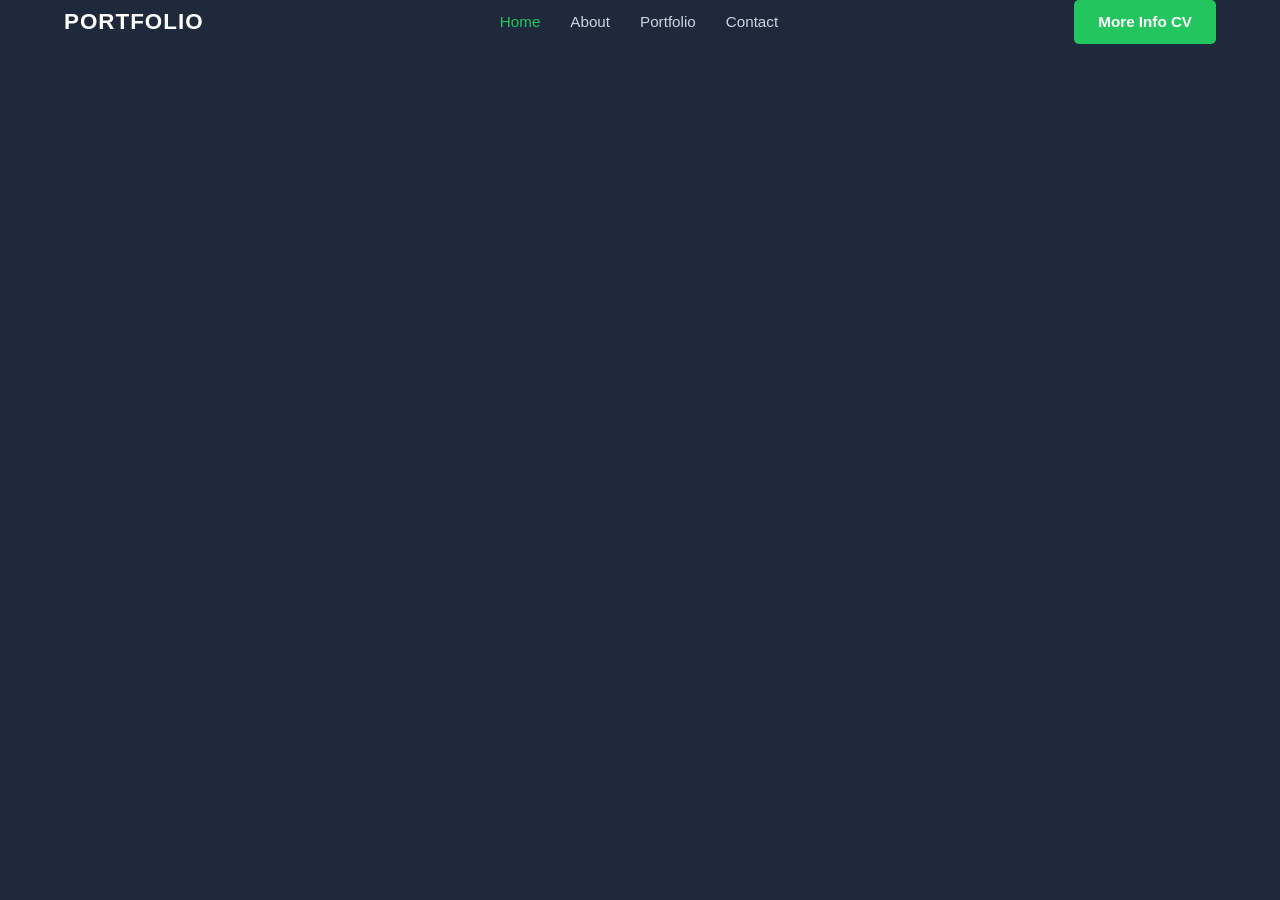
==== index.html @ f8dfd292 "testBentar" ====
<!DOCTYPE html>
<html>

<head>
    <!-- Kalau mau tambagin style masukin ke style.css aja -->
    <link rel="stylesheet" href="style.css">
</head>

<body>
    <!-- Awall Header Banner Dan Navbar  -->

    <div class="container nav-wrapper">
        <!-- Brand Logo / Nama -->
        <a href="#" class="brand-logo">
            <span class="logo-text">PORTFOLIO</span>
        </a>

        <!-- Menu Navigasi -->
        <nav class="navbar">
            <ul class="nav-menu">
                <li class="nav-item"><a href="#" class="nav-link active">Home</a></li>
                <li class="nav-item"><a href="#" class="nav-link">About</a></li>
                <li class="nav-item"><a href="#" class="nav-link">Portfolio</a></li>
                <li class="nav-item"><a href="#" class="nav-link">Contact</a></li>
            </ul>
        </nav>

        <!-- Tombol CTA Nav -->
        <div class="nav-action">
            <a href="#" class="btn btn-primary">More Info CV</a>
        </div>
    </div>

    <section class="banner">

    </section>

    <!-- Akhir Header Banner Dan Navbar  -->

    <!-- Awal Bagian later belakang bahlel -->
    <section class="latarBelakang">

    </section>
    <!-- akhir Bagian later belakang bahlel -->

    <!-- Awal Track record / prestasi  -->
    <section class="prestasi">

    </section>
    <!-- awal Footer  -->

    <footer>


    </footer>
    <!-- akhir Footer  -->


</body>

</html>
---- style.css ----
/* 
.class (kalau berdasarkan nama class nya )
#id (kalau berdasarkan id nya )
h1 ( kalau berdasarkan tag htmlnya)
*//* ==================== RESET & BASE STYLES ==================== */
* {
    margin: 0;
    padding: 0;
    box-sizing: border-box;
}

body {
    font-family: 'Segoe UI', Tahoma, Geneva, Verdana, sans-serif;
    color: #333; 
    line-height: 1.6;
    background-color:#1e293b
}

.container {
    width: 90%;
    max-width: 1200px;
    margin: 0 auto;
}

a {
    text-decoration: none;
}

ul {
    list-style: none;
}

/* ==================== BUTTONS ==================== */
.btn {
    display: inline-block;
    padding: 10px 24px;
    font-size: 0.95rem;
    font-weight: 600;
    border-radius: 5px;
    cursor: pointer;
    border: none;
    transition: background-color 0.3s ease;
}

.btn-primary {
    background-color: #22c55e; /* Warna hijau aksen */
    color: #ffffff;
}

.btn-primary:hover {
    background-color: #16a34a;
}

.btn-search {
    background-color: #22c55e;
    color: #ffffff;
    padding: 12px 30px;
}

.btn-search:hover {
    background-color: #16a34a;
}

/* ==================== HEADER & NAVBAR ==================== */
.main-header {
    background-color: #0f172a; /* Dark background */
    padding: 18px 0;
    position: sticky;
    top: 0;
    z-index: 1000;
    box-shadow: 0 2px 10px rgba(0, 0, 0, 0.3);
}

.nav-wrapper {
    display: flex;
    justify-content: space-between;
    align-items: center;
}

.brand-logo .logo-text {
    color: #ffffff;
    font-size: 1.4rem;
    font-weight: 800;
    letter-spacing: 1px;
}

.nav-menu {
    display: flex;
    gap: 30px;
}

.nav-link {
    color: #cbd5e1;
    font-size: 0.95rem;
    font-weight: 500;
    transition: color 0.3s ease;
}

.nav-link:hover,
.nav-link.active {
    color: #22c55e;
}

/* ==================== HERO / BANNER SECTION ==================== */
.hero-section {
    position: relative;
    /* Link gambar dikosongkan terlebih dahulu */
    background-image: url(''); 
    background-color: #1e293b; /* Fallback warna jika gambar kosong */
    background-size: cover;
    background-position: center;
    background-repeat: no-repeat;
    padding: 120px 0 100px;
    text-align: center;
    color: #ffffff;
}

/* Layer gelap transparan agar teks tetap terbaca di atas gambar */
.hero-overlay {
    position: absolute;
    top: 0;
    left: 0;
    width: 100%;
    height: 100%;
    background: rgba(15, 23, 42, 0.75); 
    z-index: 1;
}

.hero-content {
    position: relative;
    z-index: 2;
}

.hero-title {
    font-size: 2.8rem;
    font-weight: 700;
    margin-bottom: 15px;
    line-height: 1.2;
}

.hero-subtitle {
    font-size: 1.15rem;
    color: #94a3b8;
    margin-bottom: 40px;
}

/* Filter Card / Bar */
.hero-filter-card {
    background: #ffffff;
    padding: 15px 20px;
    border-radius: 8px;
    display: flex;
    gap: 15px;
    max-width: 800px;
    margin: 0 auto;
    box-shadow: 0 10px 25px rgba(0, 0, 0, 0.2);
}

.filter-group {
    flex: 1;
}

.filter-input,
.filter-select {
    width: 100%;
    padding: 12px 15px;
    border: 1px solid #cbd5e1;
    border-radius: 5px;
    font-size: 0.9rem;
    outline: none;
    color: #333;
}

.filter-input:focus,
.filter-select:focus {
    border-color: #22c55e;
}
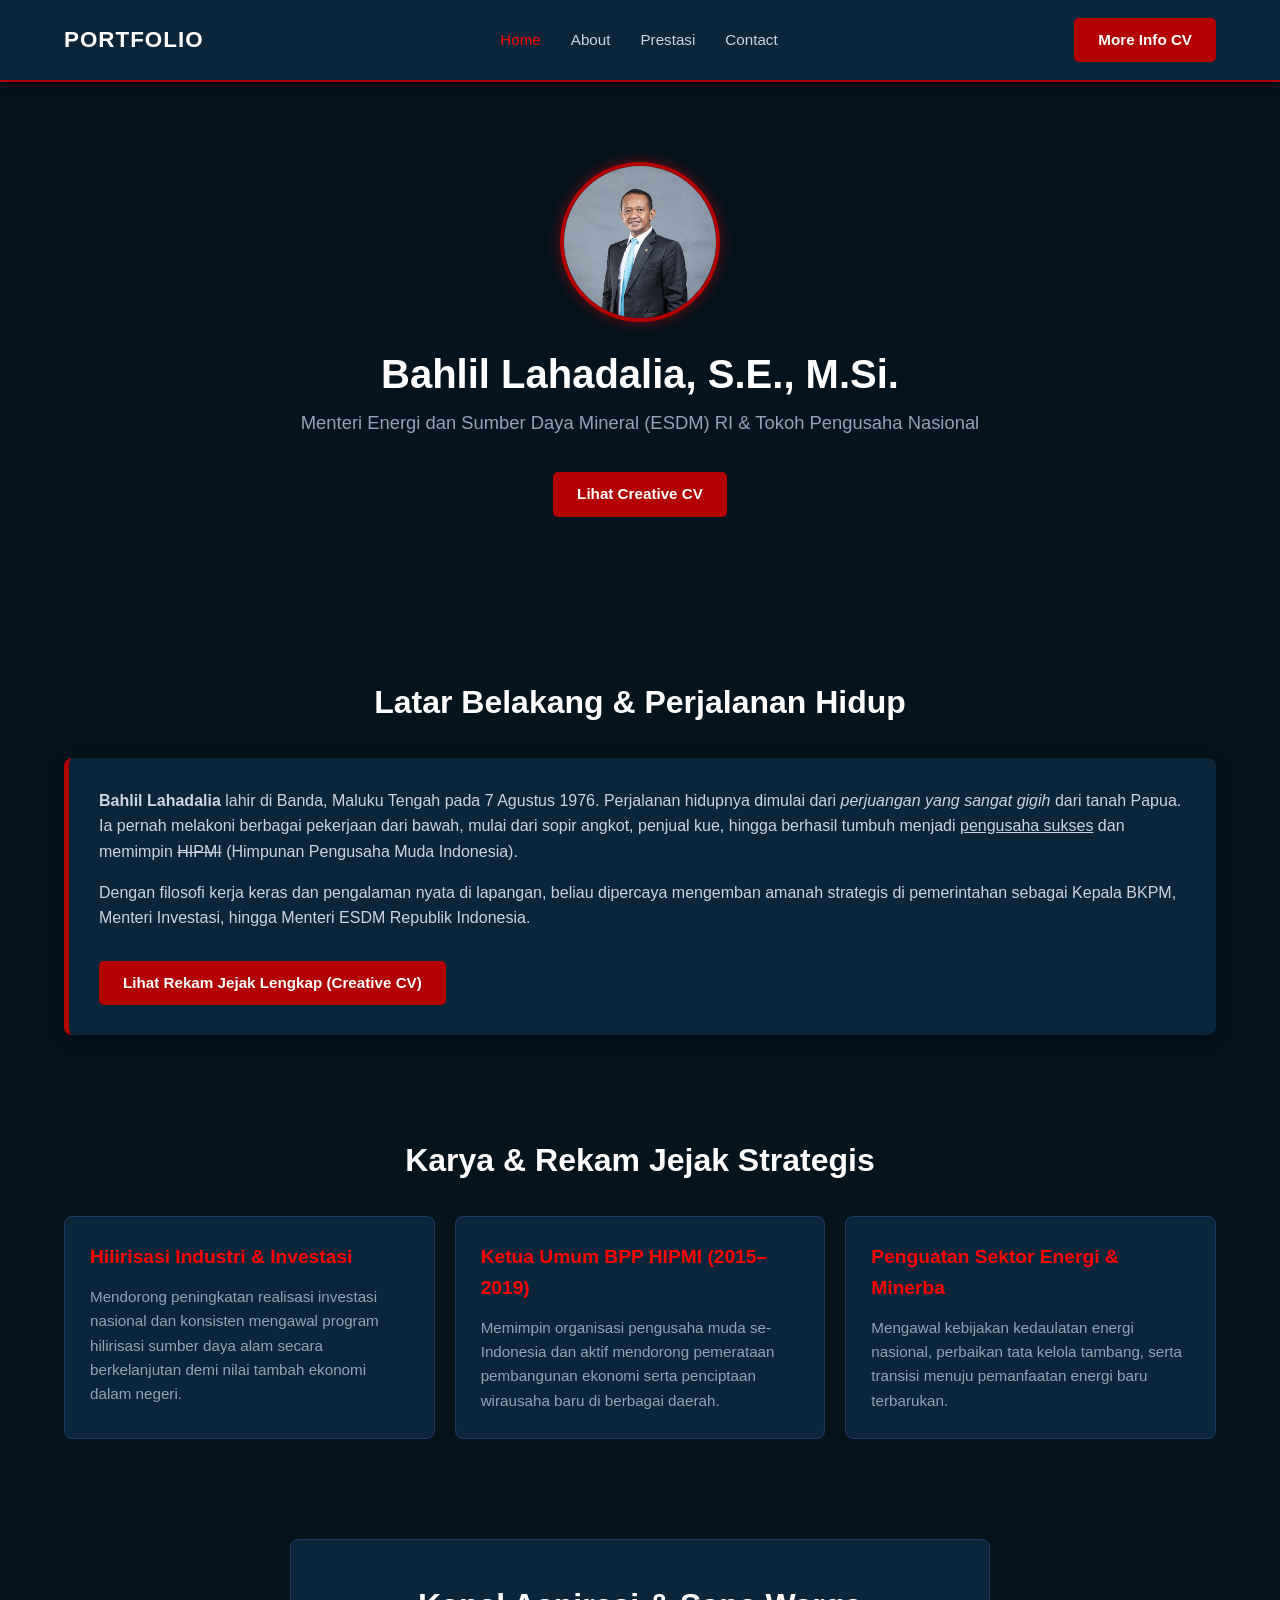
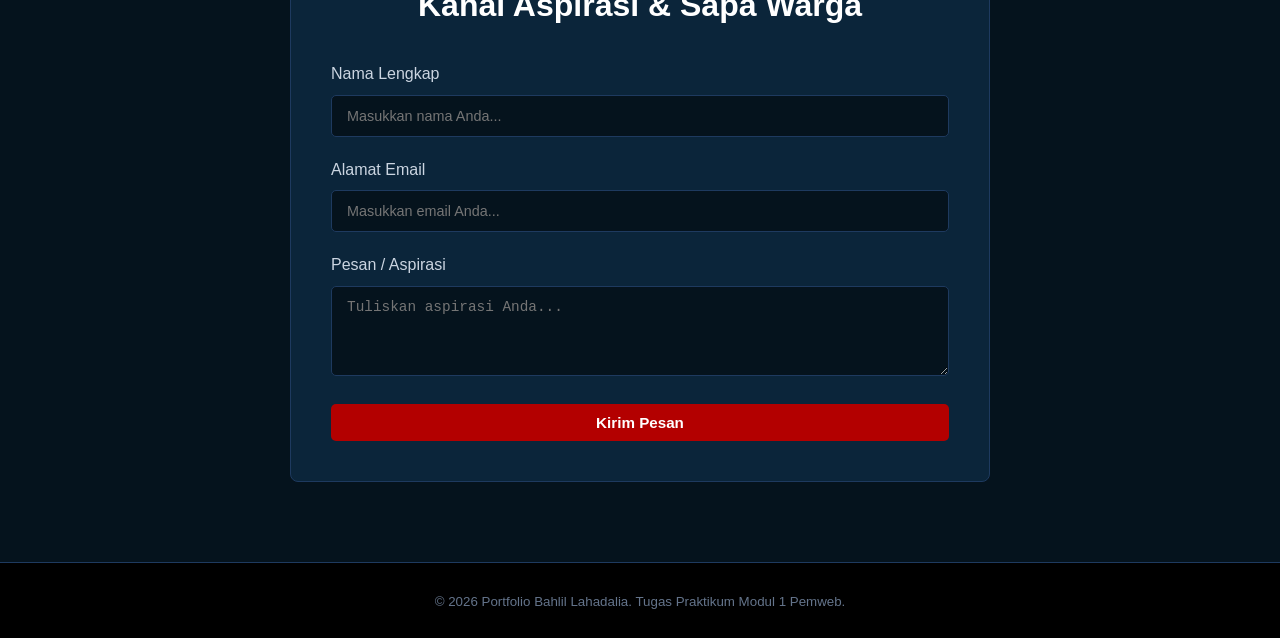
==== commit 7923fe7e: "index.html selesai, sisa cv.html" ====
--- a/index.html
+++ b/index.html
@@ -1,61 +1,126 @@
 <!DOCTYPE html>
-<html>
+<html lang="id">
 
 <head>
-    <!-- Kalau mau tambagin style masukin ke style.css aja -->
+    <meta charset="UTF-8">
+    <meta name="viewport" content="width=device-width, initial-scale=1.0">
+    <title>Portfolio & Landing Page - Bahlil Lahadalia</title>
+    <!-- CSS External File -->
     <link rel="stylesheet" href="style.css">
 </head>
 
 <body>
-    <!-- Awall Header Banner Dan Navbar  -->
+    <!-- Header & Navbar -->
+    <header class="main-header">
+        <div class="container nav-wrapper">
+            <!-- Brand Logo -->
+            <a href="#" class="brand-logo">
+                <span class="logo-text">PORTFOLIO</span>
+            </a>
 
-    <div class="container nav-wrapper">
-        <!-- Brand Logo / Nama -->
-        <a href="#" class="brand-logo">
-            <span class="logo-text">PORTFOLIO</span>
-        </a>
+            <!-- Menu Navigasi -->
+            <nav class="navbar">
+                <ul class="nav-menu">
+                    <li class="nav-item"><a href="#hero" class="nav-link active">Home</a></li>
+                    <li class="nav-item"><a href="#about" class="nav-link">About</a></li>
+                    <li class="nav-item"><a href="#portfolio" class="nav-link">Prestasi</a></li>
+                    <li class="nav-item"><a href="#contact" class="nav-link">Contact</a></li>
+                </ul>
+            </nav>
 
-        <!-- Menu Navigasi -->
-        <nav class="navbar">
-            <ul class="nav-menu">
-                <li class="nav-item"><a href="#" class="nav-link active">Home</a></li>
-                <li class="nav-item"><a href="#" class="nav-link">About</a></li>
-                <li class="nav-item"><a href="#" class="nav-link">Portfolio</a></li>
-                <li class="nav-item"><a href="#" class="nav-link">Contact</a></li>
-            </ul>
-        </nav>
+            <!-- Tombol CTA Nav ke Halaman CV -->
+            <div class="nav-action">
+                <a href="cv.html" class="btn btn-primary">More Info CV</a>
+            </div>
+        </div>
+    </header>
 
-        <!-- Tombol CTA Nav -->
-        <div class="nav-action">
-            <a href="#" class="btn btn-primary">More Info CV</a>
+    <!-- Hero / Banner Section -->
+    <section id="hero" class="hero-section">
+        <div class="hero-overlay"></div>
+        <div class="container hero-content">
+            <div class="avatar-box">
+                <img src="assets/profile.jpg" alt="Foto Profil" class="hero-avatar">
+            </div>
+            <h1 class="hero-title">Bahlil Lahadalia, S.E., M.Si.</h1>
+            <p class="hero-subtitle">Menteri Energi dan Sumber Daya Mineral (ESDM) RI & Tokoh Pengusaha Nasional</p>
+            <div class="hero-action">
+                <a href="cv.html" class="btn btn-primary">Lihat Creative CV</a>
+            </div>
         </div>
-    </div>
-
-    <section class="banner">
-
     </section>
 
-    <!-- Akhir Header Banner Dan Navbar  -->
+    <!-- About / Latar Belakang Section -->
+    <section id="about" class="about-section container">
+        <h2 class="section-title">Latar Belakang & Perjalanan Hidup</h2>
+        <div class="about-card">
+            <div class="about-text">
+                <p>
+                    <b>Bahlil Lahadalia</b> lahir di Banda, Maluku Tengah pada 7 Agustus 1976. Perjalanan hidupnya dimulai dari <i>perjuangan yang sangat gigih</i> dari tanah Papua. Ia pernah melakoni berbagai pekerjaan dari bawah, mulai dari sopir angkot, penjual kue, hingga berhasil tumbuh menjadi <u>pengusaha sukses</u> dan memimpin <s>HIPMI</s> (Himpunan Pengusaha Muda Indonesia).
+                </p>
+                <p>
+                    Dengan filosofi kerja keras dan pengalaman nyata di lapangan, beliau dipercaya mengemban amanah strategis di pemerintahan sebagai Kepala BKPM, Menteri Investasi, hingga Menteri ESDM Republik Indonesia.
+                </p>
+                <a href="cv.html" class="btn btn-primary btn-cv-link">Lihat Rekam Jejak Lengkap (Creative CV)</a>
+            </div>
+        </div>
+    </section>
 
-    <!-- Awal Bagian later belakang bahlel -->
-    <section class="latarBelakang">
+    <!-- Portfolio / Prestasi Section -->
+    <section id="portfolio" class="portfolio-section container">
+        <h2 class="section-title">Karya & Rekam Jejak Strategis</h2>
+        <div class="grid-cards">
+            <div class="card-item">
+                <div class="card-body">
+                    <h3>Hilirisasi Industri & Investasi</h3>
+                    <p>Mendorong peningkatan realisasi investasi nasional dan konsisten mengawal program hilirisasi sumber daya alam secara berkelanjutan demi nilai tambah ekonomi dalam negeri.</p>
+                </div>
+            </div>
 
+            <div class="card-item">
+                <div class="card-body">
+                    <h3>Ketua Umum BPP HIPMI (2015–2019)</h3>
+                    <p>Memimpin organisasi pengusaha muda se-Indonesia dan aktif mendorong pemerataan pembangunan ekonomi serta penciptaan wirausaha baru di berbagai daerah.</p>
+                </div>
+            </div>
+
+            <div class="card-item">
+                <div class="card-body">
+                    <h3>Penguatan Sektor Energi & Minerba</h3>
+                    <p>Mengawal kebijakan kedaulatan energi nasional, perbaikan tata kelola tambang, serta transisi menuju pemanfaatan energi baru terbarukan.</p>
+                </div>
+            </div>
+        </div>
     </section>
-    <!-- akhir Bagian later belakang bahlel -->
 
-    <!-- Awal Track record / prestasi  -->
-    <section class="prestasi">
+    <!-- Form Contact / Aspirasi Section -->
+    <section id="contact" class="contact-section container">
+        <div class="form-card">
+            <h2 class="section-title">Kanal Aspirasi & Sapa Warga</h2>
+            <form action="#" method="POST">
+                <div class="form-group">
+                    <label for="nama">Nama Lengkap</label>
+                    <input type="text" id="nama" class="form-input" placeholder="Masukkan nama Anda..." required>
+                </div>
+                <div class="form-group">
+                    <label for="email">Alamat Email</label>
+                    <input type="email" id="email" class="form-input" placeholder="Masukkan email Anda..." required>
+                </div>
+                <div class="form-group">
+                    <label for="pesan">Pesan / Aspirasi</label>
+                    <textarea id="pesan" class="form-input" rows="4" placeholder="Tuliskan aspirasi Anda..." required></textarea>
+                </div>
+                <button type="submit" class="btn btn-primary btn-submit">Kirim Pesan</button>
+            </form>
+        </div>
+    </section>
 
-    </section>
-    <!-- awal Footer  -->
-
+    <!-- Footer -->
     <footer>
-
-
+        <div class="container footer-content">
+            <p><small>&copy; 2026 Portfolio Bahlil Lahadalia. Tugas Praktikum Modul 1 Pemweb.</small></p>
+        </div>
     </footer>
-    <!-- akhir Footer  -->
-
-
 </body>
 
 </html>
--- a/style.css
+++ b/style.css
@@ -1,8 +1,4 @@
-/* 
-.class (kalau berdasarkan nama class nya )
-#id (kalau berdasarkan id nya )
-h1 ( kalau berdasarkan tag htmlnya)
-*//* ==================== RESET & BASE STYLES ==================== */
+/* ==================== RESET & BASE STYLES ==================== */
 * {
     margin: 0;
     padding: 0;
@@ -11,9 +7,9 @@
 
 body {
     font-family: 'Segoe UI', Tahoma, Geneva, Verdana, sans-serif;
-    color: #333; 
+    color: #f1f5f9; 
     line-height: 1.6;
-    background-color:#1e293b
+    background-color: #05131d; /* Midnight Dark */
 }
 
 .container {
@@ -30,7 +26,14 @@
     list-style: none;
 }
 
-/* ==================== BUTTONS ==================== */
+.section-title {
+    text-align: center;
+    font-size: 2rem;
+    color: #ffffff;
+    margin-bottom: 30px;
+}
+
+/* ==================== BUTTONS & PSEUDO-CLASS ==================== */
 .btn {
     display: inline-block;
     padding: 10px 24px;
@@ -39,36 +42,32 @@
     border-radius: 5px;
     cursor: pointer;
     border: none;
-    transition: background-color 0.3s ease;
+    transition: background-color 0.3s ease, transform 0.2s ease;
 }
 
 .btn-primary {
-    background-color: #22c55e; /* Warna hijau aksen */
+    background-color: #b30000; /* Merah Gelap */
     color: #ffffff;
 }
 
 .btn-primary:hover {
-    background-color: #16a34a;
-}
-
-.btn-search {
-    background-color: #22c55e;
-    color: #ffffff;
-    padding: 12px 30px;
-}
-
-.btn-search:hover {
-    background-color: #16a34a;
-}
-
-/* ==================== HEADER & NAVBAR ==================== */
+    background-color: #ff0000; /* Merah Terang */
+    transform: translateY(-2px);
+}
+
+.btn-submit {
+    width: 100%;
+}
+
+/* ==================== HEADER & NAVBAR (POSITION & FLEX) ==================== */
 .main-header {
-    background-color: #0f172a; /* Dark background */
+    background-color: #0b253a; /* Dark Navy */
     padding: 18px 0;
     position: sticky;
     top: 0;
     z-index: 1000;
-    box-shadow: 0 2px 10px rgba(0, 0, 0, 0.3);
+    box-shadow: 0 2px 10px rgba(0, 0, 0, 0.5);
+    border-bottom: 2px solid #b30000;
 }
 
 .nav-wrapper {
@@ -98,80 +97,193 @@
 
 .nav-link:hover,
 .nav-link.active {
-    color: #22c55e;
-}
-
-/* ==================== HERO / BANNER SECTION ==================== */
+    color: #ff0000;
+}
+
+/* ==================== HERO / BANNER SECTION (FLEX) ==================== */
 .hero-section {
     position: relative;
-    /* Link gambar dikosongkan terlebih dahulu */
-    background-image: url(''); 
-    background-color: #1e293b; /* Fallback warna jika gambar kosong */
-    background-size: cover;
-    background-position: center;
-    background-repeat: no-repeat;
-    padding: 120px 0 100px;
+    background-color: #05131d; 
+    padding: 80px 0 100px;
     text-align: center;
     color: #ffffff;
 }
 
-/* Layer gelap transparan agar teks tetap terbaca di atas gambar */
 .hero-overlay {
     position: absolute;
     top: 0;
     left: 0;
     width: 100%;
     height: 100%;
-    background: rgba(15, 23, 42, 0.75); 
+    background: rgba(5, 19, 29, 0.7); 
     z-index: 1;
 }
 
 .hero-content {
     position: relative;
     z-index: 2;
+    display: flex;
+    flex-direction: column;
+    align-items: center;
+}
+
+.avatar-box {
+    margin-bottom: 20px;
+}
+
+.hero-avatar {
+    width: 160px;
+    height: 160px;
+    border-radius: 50%;
+    object-fit: cover;
+    object-position: top center;
+    border: 4px solid #b30000;
+    box-shadow: 0 0 15px rgba(255, 0, 0, 0.4);
 }
 
 .hero-title {
-    font-size: 2.8rem;
+    font-size: 2.5rem;
     font-weight: 700;
-    margin-bottom: 15px;
+    margin-bottom: 10px;
     line-height: 1.2;
 }
 
 .hero-subtitle {
     font-size: 1.15rem;
     color: #94a3b8;
-    margin-bottom: 40px;
-}
-
-/* Filter Card / Bar */
-.hero-filter-card {
-    background: #ffffff;
-    padding: 15px 20px;
+    margin-bottom: 25px;
+}
+
+.hero-action {
+    margin-top: 10px;
+}
+
+/* ==================== ABOUT SECTION ==================== */
+.about-section {
+    padding: 60px 0;
+}
+
+.about-card {
+    background-color: #0b253a;
+    padding: 30px;
     border-radius: 8px;
-    display: flex;
-    gap: 15px;
-    max-width: 800px;
+    box-shadow: 0 4px 15px rgba(0, 0, 0, 0.3);
+    border-left: 5px solid #b30000;
+}
+
+.about-text p {
+    margin-bottom: 15px;
+    color: #cbd5e1;
+    font-size: 1rem;
+}
+
+.btn-cv-link {
+    margin-top: 15px;
+}
+
+/* ==================== PORTFOLIO SECTION (GRID) ==================== */
+.portfolio-section {
+    padding: 40px 0 60px;
+}
+
+.grid-cards {
+    display: grid;
+    grid-template-columns: repeat(3, 1fr);
+    gap: 20px;
+}
+
+.card-item {
+    background-color: #0b253a;
+    border-radius: 8px;
+    padding: 25px;
+    border: 1px solid #1e3a5f;
+    transition: transform 0.3s ease, border-color 0.3s ease;
+}
+
+.card-item:hover {
+    transform: translateY(-5px);
+    border-color: #ff0000;
+}
+
+.card-item h3 {
+    color: #ff0000;
+    font-size: 1.2rem;
+    margin-bottom: 12px;
+}
+
+.card-item p {
+    color: #94a3b8;
+    font-size: 0.95rem;
+}
+
+/* ==================== CONTACT / FORM SECTION ==================== */
+.contact-section {
+    padding: 40px 0 80px;
+}
+
+.form-card {
+    background-color: #0b253a;
+    padding: 40px;
+    border-radius: 8px;
+    max-width: 700px;
     margin: 0 auto;
-    box-shadow: 0 10px 25px rgba(0, 0, 0, 0.2);
-}
-
-.filter-group {
-    flex: 1;
-}
-
-.filter-input,
-.filter-select {
+    border: 1px solid #1e3a5f;
+}
+
+.form-group {
+    margin-bottom: 20px;
+}
+
+.form-group label {
+    display: block;
+    margin-bottom: 8px;
+    color: #cbd5e1;
+    font-weight: 500;
+}
+
+.form-input {
     width: 100%;
     padding: 12px 15px;
-    border: 1px solid #cbd5e1;
+    border: 1px solid #1e3a5f;
     border-radius: 5px;
     font-size: 0.9rem;
     outline: none;
-    color: #333;
-}
-
-.filter-input:focus,
-.filter-select:focus {
-    border-color: #22c55e;
+    background-color: #05131d;
+    color: #ffffff;
+    transition: border-color 0.3s ease;
+}
+
+.form-input:focus {
+    border-color: #ff0000;
+}
+
+/* ==================== FOOTER ==================== */
+footer {
+    background-color: #000000;
+    padding: 25px 0;
+    text-align: center;
+    color: #64748b;
+    border-top: 1px solid #1e3a5f;
+}
+
+/* ==================== RESPONSIVE DESIGN ==================== */
+@media (max-width: 900px) {
+    .grid-cards {
+        grid-template-columns: repeat(2, 1fr);
+    }
+}
+
+@media (max-width: 650px) {
+    .nav-wrapper {
+        flex-direction: column;
+        gap: 15px;
+    }
+
+    .grid-cards {
+        grid-template-columns: 1fr;
+    }
+
+    .hero-title {
+        font-size: 1.8rem;
+    }
 }
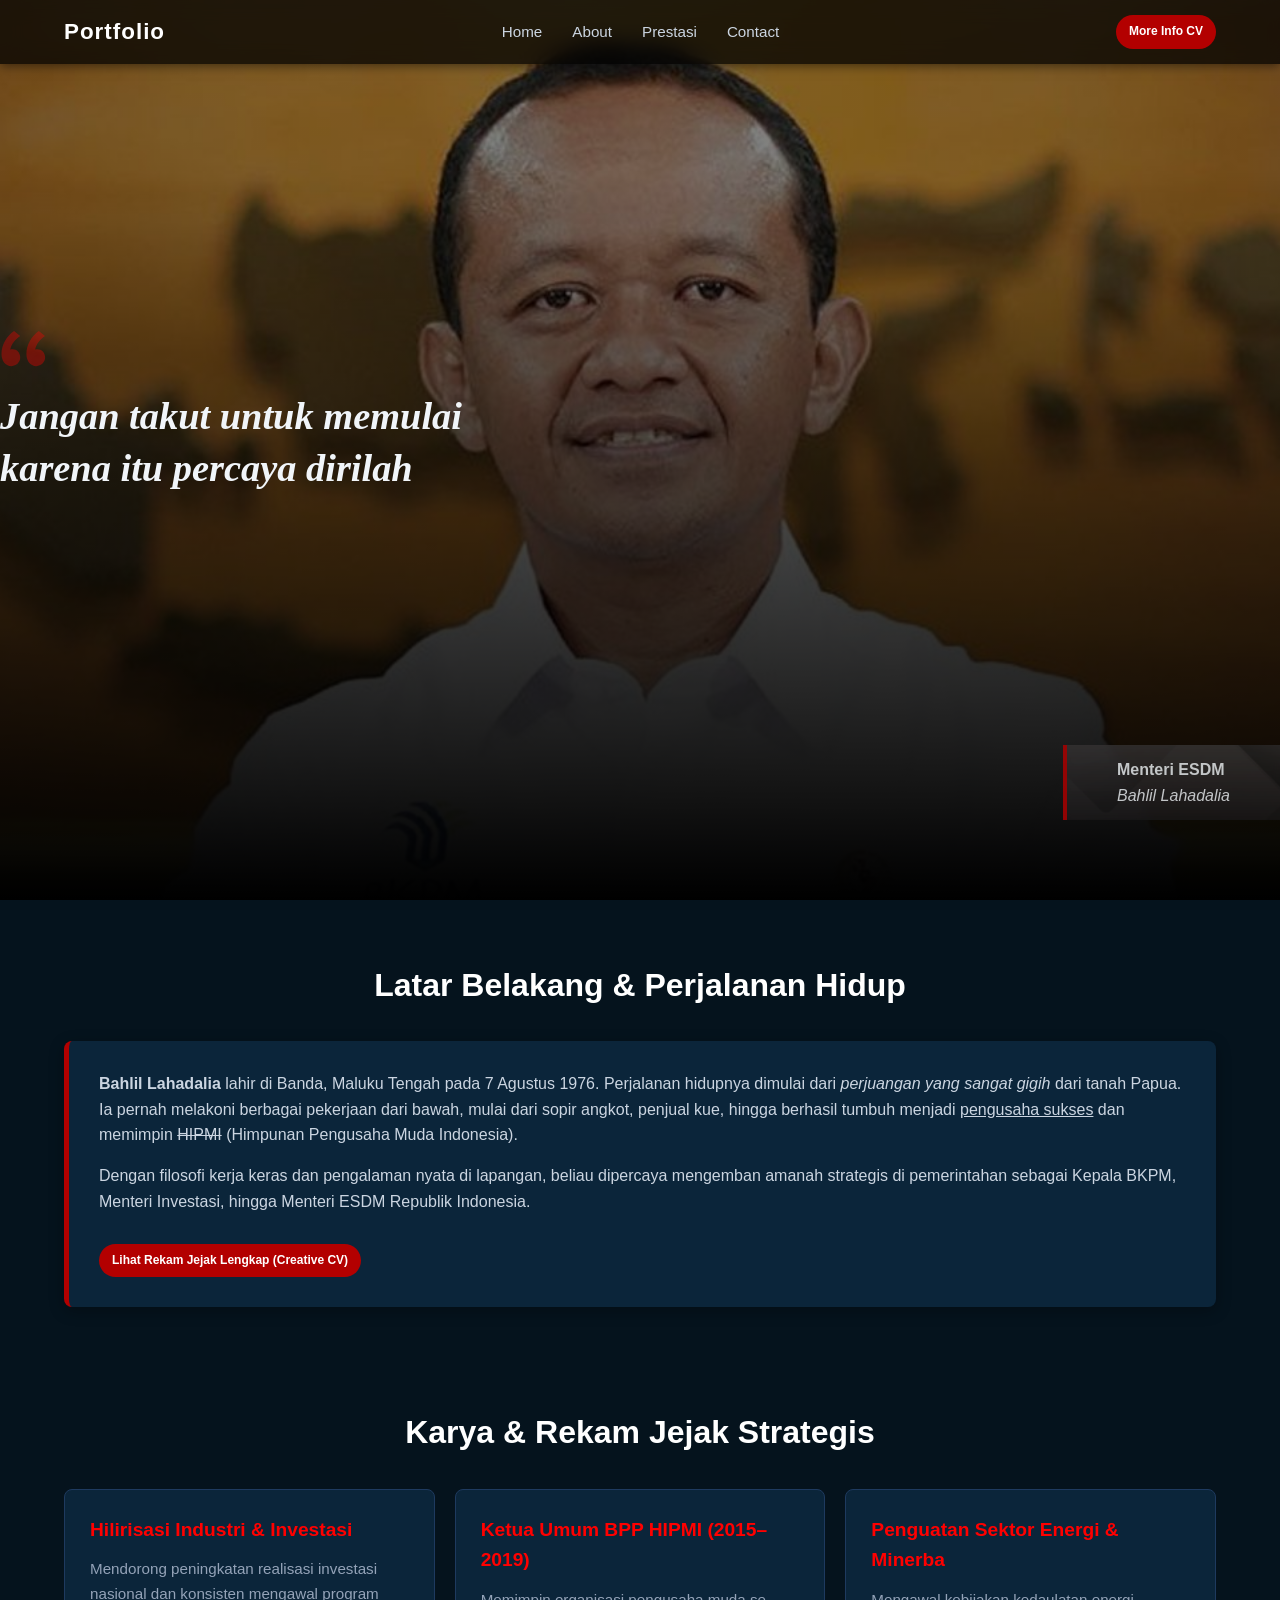
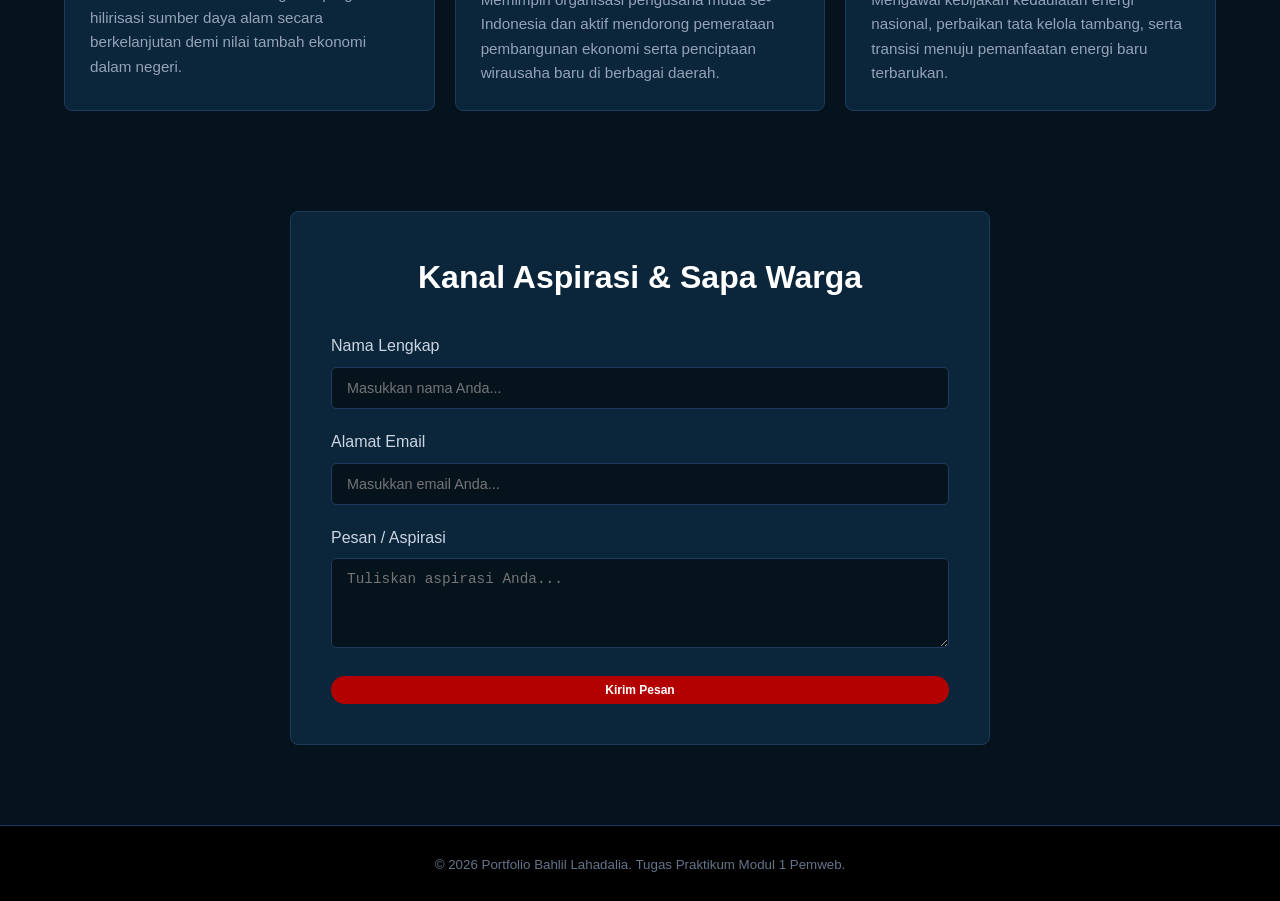
==== commit 1c412a7d: "editBanner" ====
--- a/index.html
+++ b/index.html
@@ -2,53 +2,51 @@
 <html lang="id">
 
 <head>
-    <meta charset="UTF-8">
-    <meta name="viewport" content="width=device-width, initial-scale=1.0">
     <title>Portfolio & Landing Page - Bahlil Lahadalia</title>
     <!-- CSS External File -->
+     <meta name="viewport" content="width=device-width, initial-scale=1.0">
     <link rel="stylesheet" href="style.css">
 </head>
 
 <body>
     <!-- Header & Navbar -->
-    <header class="main-header">
-        <div class="container nav-wrapper">
+    <header class="mainHeader">
+        <div class="container navWrapper">
             <!-- Brand Logo -->
-            <a href="#" class="brand-logo">
-                <span class="logo-text">PORTFOLIO</span>
+            <a href="#" class="brandLogo">
+                <span class="logoText">Portfolio</span>
             </a>
 
             <!-- Menu Navigasi -->
             <nav class="navbar">
-                <ul class="nav-menu">
-                    <li class="nav-item"><a href="#hero" class="nav-link active">Home</a></li>
-                    <li class="nav-item"><a href="#about" class="nav-link">About</a></li>
-                    <li class="nav-item"><a href="#portfolio" class="nav-link">Prestasi</a></li>
-                    <li class="nav-item"><a href="#contact" class="nav-link">Contact</a></li>
+                <ul class="navMenu">
+                    <li class="navItem"><a href="#home" class="nav-link">Home</a></li>
+                    <li class="navItem"><a href="#about" class="nav-link">About</a></li>
+                    <li class="navItem"><a href="#prestasi" class="nav-link">Prestasi</a></li>
+                    <li class="navItem"><a href="#contact" class="nav-link">Contact</a></li>
                 </ul>
             </nav>
 
             <!-- Tombol CTA Nav ke Halaman CV -->
-            <div class="nav-action">
+            <div class="">
                 <a href="cv.html" class="btn btn-primary">More Info CV</a>
             </div>
         </div>
     </header>
 
-    <!-- Hero / Banner Section -->
-    <section id="hero" class="hero-section">
-        <div class="hero-overlay"></div>
-        <div class="container hero-content">
-            <div class="avatar-box">
-                <img src="assets/profile.jpg" alt="Foto Profil" class="hero-avatar">
-            </div>
-            <h1 class="hero-title">Bahlil Lahadalia, S.E., M.Si.</h1>
-            <p class="hero-subtitle">Menteri Energi dan Sumber Daya Mineral (ESDM) RI & Tokoh Pengusaha Nasional</p>
-            <div class="hero-action">
-                <a href="cv.html" class="btn btn-primary">Lihat Creative CV</a>
-            </div>
-        </div>
-    </section>
+    <!-- Home Section -->
+<div class="homeContent" id="Home">
+    <div class="quoteBlock">
+        <svg class="quoteIcon" viewBox="0 0 32 32" fill="currentColor" xmlns="http://www.w3.org/2000/svg">
+            <path d="M9.352 4C4.456 7.456 1 13.12 1 19.36c0 5.088 3.072 8.064 6.624 8.064 3.36 0 5.856-2.688 5.856-5.856 0-3.168-2.208-5.472-5.088-5.472-.576 0-1.344.096-1.536.192.48-3.264 3.552-7.104 6.624-9.024L9.352 4zm16.512 0c-4.8 3.456-8.256 9.12-8.256 15.36 0 5.088 3.072 8.064 6.624 8.064 3.264 0 5.856-2.688 5.856-5.856 0-3.168-2.304-5.472-5.184-5.472-.576 0-1.248.096-1.44.192.48-3.264 3.456-7.104 6.528-9.024L25.864 4z"/>
+        </svg>
+        <h1>Jangan takut untuk memulai karena itu percaya dirilah</h1>
+    </div>
+    <div class="jabatanBox">
+        <span class="jabatanTitle">Menteri ESDM</span>
+        <span class="jabatanName">Bahlil Lahadalia</span>
+    </div>
+</div>
 
     <!-- About / Latar Belakang Section -->
     <section id="about" class="about-section container">
@@ -56,10 +54,15 @@
         <div class="about-card">
             <div class="about-text">
                 <p>
-                    <b>Bahlil Lahadalia</b> lahir di Banda, Maluku Tengah pada 7 Agustus 1976. Perjalanan hidupnya dimulai dari <i>perjuangan yang sangat gigih</i> dari tanah Papua. Ia pernah melakoni berbagai pekerjaan dari bawah, mulai dari sopir angkot, penjual kue, hingga berhasil tumbuh menjadi <u>pengusaha sukses</u> dan memimpin <s>HIPMI</s> (Himpunan Pengusaha Muda Indonesia).
+                    <b>Bahlil Lahadalia</b> lahir di Banda, Maluku Tengah pada 7 Agustus 1976. Perjalanan hidupnya
+                    dimulai dari <i>perjuangan yang sangat gigih</i> dari tanah Papua. Ia pernah melakoni berbagai
+                    pekerjaan dari bawah, mulai dari sopir angkot, penjual kue, hingga berhasil tumbuh menjadi
+                    <u>pengusaha sukses</u> dan memimpin <s>HIPMI</s> (Himpunan Pengusaha Muda Indonesia).
                 </p>
                 <p>
-                    Dengan filosofi kerja keras dan pengalaman nyata di lapangan, beliau dipercaya mengemban amanah strategis di pemerintahan sebagai Kepala BKPM, Menteri Investasi, hingga Menteri ESDM Republik Indonesia.
+                    Dengan filosofi kerja keras dan pengalaman nyata di lapangan, beliau dipercaya mengemban amanah
+                    strategis di pemerintahan sebagai Kepala BKPM, Menteri Investasi, hingga Menteri ESDM Republik
+                    Indonesia.
                 </p>
                 <a href="cv.html" class="btn btn-primary btn-cv-link">Lihat Rekam Jejak Lengkap (Creative CV)</a>
             </div>
@@ -67,13 +70,14 @@
     </section>
 
     <!-- Portfolio / Prestasi Section -->
-    <section id="portfolio" class="portfolio-section container">
+    <section id="prestasi" class="portfolio-section container">
         <h2 class="section-title">Karya & Rekam Jejak Strategis</h2>
         <div class="grid-cards">
             <div class="card-item">
                 <div class="card-body">
                     <h3>Hilirisasi Industri & Investasi</h3>
-                    <p>Mendorong peningkatan realisasi investasi nasional dan konsisten mengawal program hilirisasi sumber daya alam secara berkelanjutan demi nilai tambah ekonomi dalam negeri.</p>
+                    <p>Mendorong peningkatan realisasi investasi nasional dan konsisten mengawal program hilirisasi
+                        sumber daya alam secara berkelanjutan demi nilai tambah ekonomi dalam negeri.</p>
                 </div>
             </div>
 
@@ -108,7 +112,8 @@
                 </div>
                 <div class="form-group">
                     <label for="pesan">Pesan / Aspirasi</label>
-                    <textarea id="pesan" class="form-input" rows="4" placeholder="Tuliskan aspirasi Anda..." required></textarea>
+                    <textarea id="pesan" class="form-input" rows="4" placeholder="Tuliskan aspirasi Anda..."
+                        required></textarea>
                 </div>
                 <button type="submit" class="btn btn-primary btn-submit">Kirim Pesan</button>
             </form>
--- a/style.css
+++ b/style.css
@@ -1,289 +1,308 @@
 /* ==================== RESET & BASE STYLES ==================== */
+
 * {
-    margin: 0;
-    padding: 0;
-    box-sizing: border-box;
+  margin: 0;
+  padding: 0;
+  box-sizing: border-box;
 }
 
 body {
-    font-family: 'Segoe UI', Tahoma, Geneva, Verdana, sans-serif;
-    color: #f1f5f9; 
-    line-height: 1.6;
-    background-color: #05131d; /* Midnight Dark */
+  font-family: "Helvetica Neue", Helvetica, Arial, sans-serif;
+  color: #f1f5f9;
+  line-height: 1.6;
+  background-color: #05131d; /* Midnight Dark */
 }
 
 .container {
-    width: 90%;
-    max-width: 1200px;
-    margin: 0 auto;
+  width: 90%;
+  max-width: 1200px;
+  margin: 0 auto;
 }
 
 a {
-    text-decoration: none;
+  text-decoration: none;
 }
 
 ul {
-    list-style: none;
+  list-style: none;
 }
 
 .section-title {
-    text-align: center;
-    font-size: 2rem;
-    color: #ffffff;
-    margin-bottom: 30px;
+  text-align: center;
+  font-size: 2rem;
+  color: #ffffff;
+  margin-bottom: 30px;
 }
 
 /* ==================== BUTTONS & PSEUDO-CLASS ==================== */
 .btn {
-    display: inline-block;
-    padding: 10px 24px;
-    font-size: 0.95rem;
-    font-weight: 600;
-    border-radius: 5px;
-    cursor: pointer;
-    border: none;
-    transition: background-color 0.3s ease, transform 0.2s ease;
+  display: inline-block;
+  padding: 10px 24px;
+  font-size: 0.95rem;
+  font-weight: 600;
+  border-radius: 5px;
+  cursor: pointer;
+  border: none;
+  transition:
+    background-color 0.3s ease,
+    transform 0.2s ease;
 }
 
 .btn-primary {
-    background-color: #b30000; /* Merah Gelap */
-    color: #ffffff;
+  background-color: #b30000;
+  color: #ffffff;
+  padding: 7px 13px;
+  font-size: 0.75rem;
+  border-radius: 25px;
 }
 
 .btn-primary:hover {
-    background-color: #ff0000; /* Merah Terang */
-    transform: translateY(-2px);
+  background-color: #ff0000;
+  transform: translateY(-2px);
 }
 
 .btn-submit {
-    width: 100%;
+  width: 100%;
 }
 
 /* ==================== HEADER & NAVBAR (POSITION & FLEX) ==================== */
-.main-header {
-    background-color: #0b253a; /* Dark Navy */
-    padding: 18px 0;
-    position: sticky;
-    top: 0;
-    z-index: 1000;
-    box-shadow: 0 2px 10px rgba(0, 0, 0, 0.5);
-    border-bottom: 2px solid #b30000;
-}
-
-.nav-wrapper {
-    display: flex;
-    justify-content: space-between;
-    align-items: center;
-}
-
-.brand-logo .logo-text {
-    color: #ffffff;
-    font-size: 1.4rem;
-    font-weight: 800;
-    letter-spacing: 1px;
-}
-
-.nav-menu {
-    display: flex;
-    gap: 30px;
+.mainHeader {
+  width: 100vw;
+  padding: 14px 0;
+  position: fixed;
+  top: 0;
+  z-index: 1000;
+  background-color: rgba(0, 0, 0, 0.75);
+  backdrop-filter: blur(10px);
+  -webkit-backdrop-filter: blur(10px);
+  box-shadow: 0 2px 10px rgba(0, 0, 0, 0.5);
+}
+
+.navWrapper {
+  display: flex;
+  justify-content: space-between;
+  align-items: center;
+}
+
+.brandLogo .logoText {
+  color: #ffffff;
+  font-size: 1.4rem;
+  font-weight: 800;
+  letter-spacing: 1px;
+}
+
+.navMenu {
+  display: flex;
+  gap: 30px;
 }
 
 .nav-link {
-    color: #cbd5e1;
-    font-size: 0.95rem;
-    font-weight: 500;
-    transition: color 0.3s ease;
+  color: #cbd5e1;
+  font-size: 0.95rem;
+  font-weight: 500;
+  transition: color 0.3s ease;
 }
 
 .nav-link:hover,
 .nav-link.active {
-    color: #ff0000;
-}
-
-/* ==================== HERO / BANNER SECTION (FLEX) ==================== */
-.hero-section {
-    position: relative;
-    background-color: #05131d; 
-    padding: 80px 0 100px;
-    text-align: center;
-    color: #ffffff;
-}
-
-.hero-overlay {
-    position: absolute;
-    top: 0;
-    left: 0;
-    width: 100%;
-    height: 100%;
-    background: rgba(5, 19, 29, 0.7); 
-    z-index: 1;
-}
-
-.hero-content {
-    position: relative;
-    z-index: 2;
-    display: flex;
-    flex-direction: column;
-    align-items: center;
-}
-
-.avatar-box {
-    margin-bottom: 20px;
-}
-
-.hero-avatar {
-    width: 160px;
-    height: 160px;
-    border-radius: 50%;
-    object-fit: cover;
-    object-position: top center;
-    border: 4px solid #b30000;
-    box-shadow: 0 0 15px rgba(255, 0, 0, 0.4);
-}
-
-.hero-title {
-    font-size: 2.5rem;
-    font-weight: 700;
-    margin-bottom: 10px;
-    line-height: 1.2;
-}
-
-.hero-subtitle {
-    font-size: 1.15rem;
-    color: #94a3b8;
-    margin-bottom: 25px;
-}
-
-.hero-action {
-    margin-top: 10px;
+  color: #ff0000;
+}
+
+/* ==================== HOME / BANNER SECTION (FLEX) ==================== */
+
+.quoteBlock {
+  max-width: 600px;
+  align-self: center;
+}
+
+.quoteIcon {
+  width: 48px;
+  height: 48px;
+  color: #ff0000;
+  opacity: 0.35;
+  margin-bottom: 10px;
+}
+
+.homeContent h1 {
+  @import url("https://fonts.googleapis.com/css2?family=Playfair+Display:ital,wght@0,600;1,600&display=swap");
+
+  font-family: "Playfair Display", serif;
+  font-style: italic;
+  font-weight: 600;
+  font-size: 2.4rem;
+  line-height: 1.35;
+  color: #f1f5f9;
+  margin: 0;
+}
+.homeContent {
+  background:
+    linear-gradient(rgba(0, 0, 0, 0.492) 20%, rgb(0, 0, 0) 100%),
+    url(assets/bahlil.jpg) no-repeat center center / cover;
+  color: #f1f5f9;
+  display: flex;
+  justify-content: space-between;
+  align-items: flex-end;
+  width: 100%;
+  min-height: 100vh;
+  padding: 0 0 80px; /* tambah padding-bottom biar jabatan-box gak mepet banget ke bawah */
+}
+
+.homeContent h1 {
+  max-width: 550px;
+  margin: 0;
+  align-self: center;
+}
+
+.jabatanBox {
+  display: flex;
+  flex-direction: column;
+  background: rgba(255, 255, 255, 0.08);
+  border-left: 4px solid #b30000;
+  padding: 12px 50px;
+  backdrop-filter: blur(4px);
+  flex-shrink: 0;
+  align-self: flex-end;
+  opacity: 0.8;
+  background-image:
+    linear-gradient(rgba(0, 0, 0, 0.777), rgba(0, 0, 0, 0.881)),
+    url("assets/teksture.png");
+}
+
+.jabatanTitle {
+  font-weight: bold;
+}
+.jabatanName {
+  font-style: italic;
 }
 
 /* ==================== ABOUT SECTION ==================== */
 .about-section {
-    padding: 60px 0;
+  padding: 60px 0;
 }
 
 .about-card {
-    background-color: #0b253a;
-    padding: 30px;
-    border-radius: 8px;
-    box-shadow: 0 4px 15px rgba(0, 0, 0, 0.3);
-    border-left: 5px solid #b30000;
+  background-color: #0b253a;
+  padding: 30px;
+  border-radius: 8px;
+  box-shadow: 0 4px 15px rgba(0, 0, 0, 0.3);
+  border-left: 5px solid #b30000;
 }
 
 .about-text p {
-    margin-bottom: 15px;
-    color: #cbd5e1;
-    font-size: 1rem;
+  margin-bottom: 15px;
+  color: #cbd5e1;
+  font-size: 1rem;
 }
 
 .btn-cv-link {
-    margin-top: 15px;
+  margin-top: 15px;
 }
 
 /* ==================== PORTFOLIO SECTION (GRID) ==================== */
 .portfolio-section {
-    padding: 40px 0 60px;
+  padding: 40px 0 60px;
 }
 
 .grid-cards {
-    display: grid;
-    grid-template-columns: repeat(3, 1fr);
-    gap: 20px;
+  display: grid;
+  grid-template-columns: repeat(3, 1fr);
+  gap: 20px;
 }
 
 .card-item {
-    background-color: #0b253a;
-    border-radius: 8px;
-    padding: 25px;
-    border: 1px solid #1e3a5f;
-    transition: transform 0.3s ease, border-color 0.3s ease;
+  background-color: #0b253a;
+  border-radius: 8px;
+  padding: 25px;
+  border: 1px solid #1e3a5f;
+  transition:
+    transform 0.3s ease,
+    border-color 0.3s ease;
 }
 
 .card-item:hover {
-    transform: translateY(-5px);
-    border-color: #ff0000;
+  transform: translateY(-5px);
+  border-color: #ff0000;
 }
 
 .card-item h3 {
-    color: #ff0000;
-    font-size: 1.2rem;
-    margin-bottom: 12px;
+  color: #ff0000;
+  font-size: 1.2rem;
+  margin-bottom: 12px;
 }
 
 .card-item p {
-    color: #94a3b8;
-    font-size: 0.95rem;
+  color: #94a3b8;
+  font-size: 0.95rem;
 }
 
 /* ==================== CONTACT / FORM SECTION ==================== */
 .contact-section {
-    padding: 40px 0 80px;
+  padding: 40px 0 80px;
 }
 
 .form-card {
-    background-color: #0b253a;
-    padding: 40px;
-    border-radius: 8px;
-    max-width: 700px;
-    margin: 0 auto;
-    border: 1px solid #1e3a5f;
+  background-color: #0b253a;
+  padding: 40px;
+  border-radius: 8px;
+  max-width: 700px;
+  margin: 0 auto;
+  border: 1px solid #1e3a5f;
 }
 
 .form-group {
-    margin-bottom: 20px;
+  margin-bottom: 20px;
 }
 
 .form-group label {
-    display: block;
-    margin-bottom: 8px;
-    color: #cbd5e1;
-    font-weight: 500;
+  display: block;
+  margin-bottom: 8px;
+  color: #cbd5e1;
+  font-weight: 500;
 }
 
 .form-input {
-    width: 100%;
-    padding: 12px 15px;
-    border: 1px solid #1e3a5f;
-    border-radius: 5px;
-    font-size: 0.9rem;
-    outline: none;
-    background-color: #05131d;
-    color: #ffffff;
-    transition: border-color 0.3s ease;
+  width: 100%;
+  padding: 12px 15px;
+  border: 1px solid #1e3a5f;
+  border-radius: 5px;
+  font-size: 0.9rem;
+  outline: none;
+  background-color: #05131d;
+  color: #ffffff;
+  transition: border-color 0.3s ease;
 }
 
 .form-input:focus {
-    border-color: #ff0000;
+  border-color: #ff0000;
 }
 
 /* ==================== FOOTER ==================== */
 footer {
-    background-color: #000000;
-    padding: 25px 0;
-    text-align: center;
-    color: #64748b;
-    border-top: 1px solid #1e3a5f;
+  background-color: #000000;
+  padding: 25px 0;
+  text-align: center;
+  color: #64748b;
+  border-top: 1px solid #1e3a5f;
 }
 
 /* ==================== RESPONSIVE DESIGN ==================== */
+
+@media (max-width: 700px) {
+  .quoteBlock {
+    display: none !important;
+  }
+  .nav-menu {
+    gap: 8px;
+  }
+  .nav-link {
+    font-size: 0.7rem;
+  }
+  .brand-logo .logo-text {
+    font-size: 0.9rem;
+  }
+}
 @media (max-width: 900px) {
     .grid-cards {
         grid-template-columns: repeat(2, 1fr);
     }
 }
-
-@media (max-width: 650px) {
-    .nav-wrapper {
-        flex-direction: column;
-        gap: 15px;
-    }
-
-    .grid-cards {
-        grid-template-columns: 1fr;
-    }
-
-    .hero-title {
-        font-size: 1.8rem;
-    }
-}
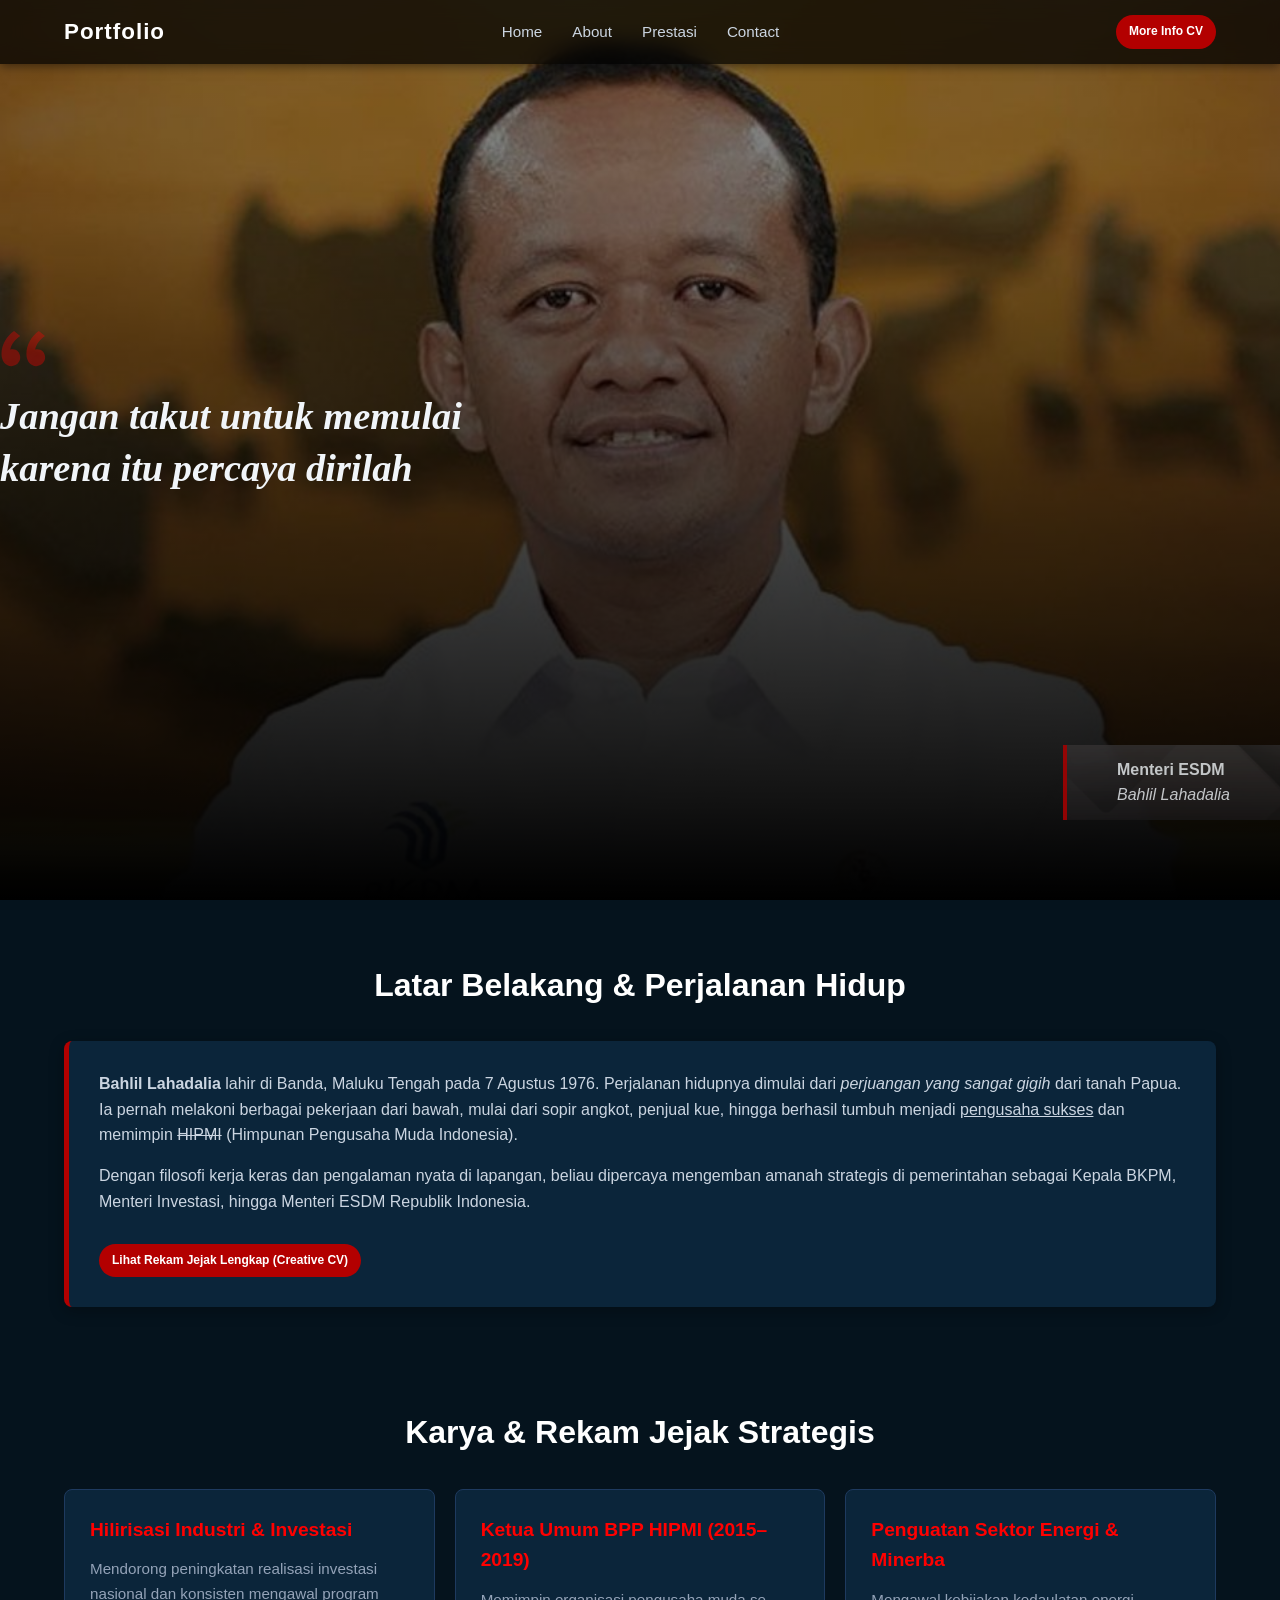
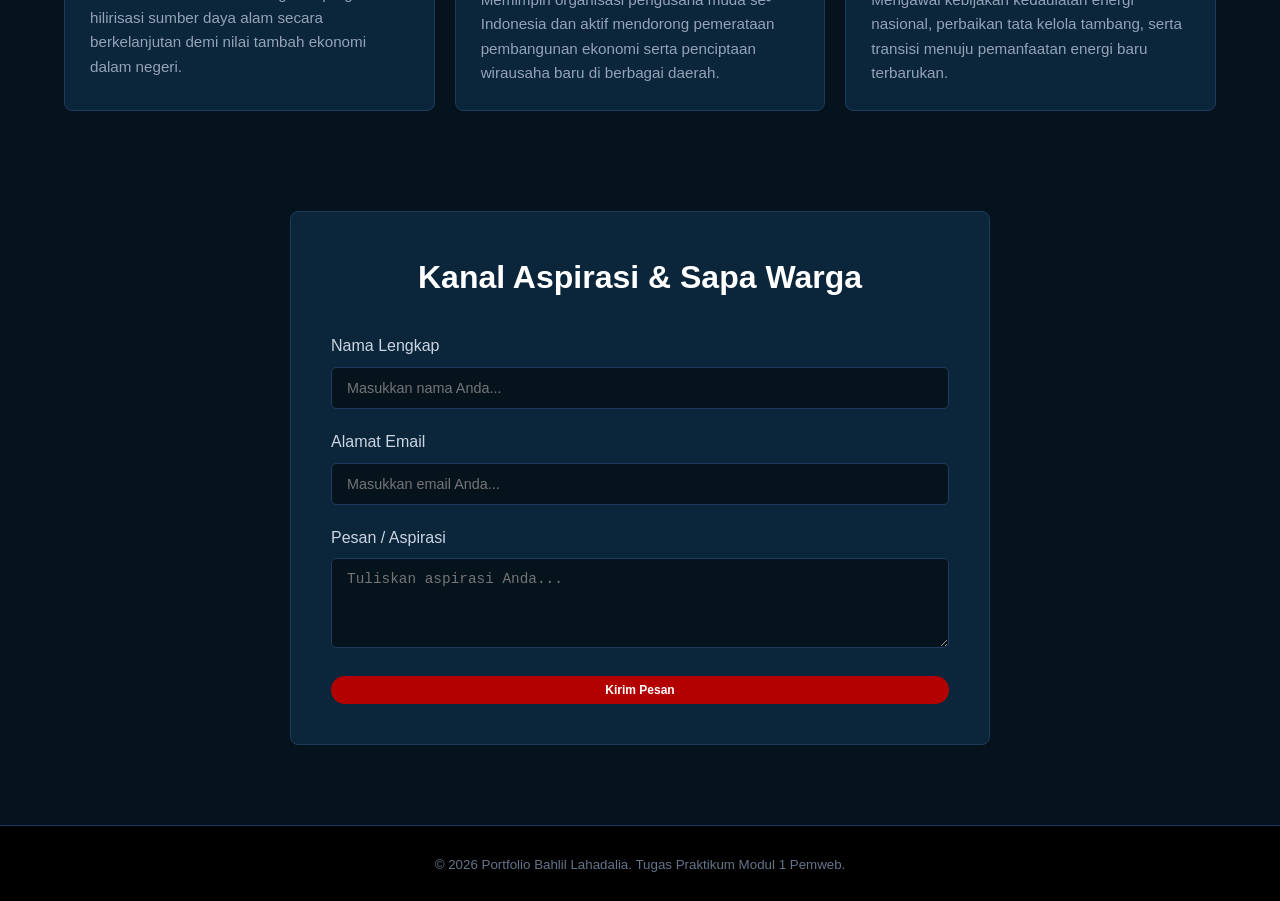
==== commit ad53cb49: "benerinRensposive" ====
--- a/index.html
+++ b/index.html
@@ -20,10 +20,10 @@
             <!-- Menu Navigasi -->
             <nav class="navbar">
                 <ul class="navMenu">
-                    <li class="navItem"><a href="#home" class="nav-link">Home</a></li>
-                    <li class="navItem"><a href="#about" class="nav-link">About</a></li>
-                    <li class="navItem"><a href="#prestasi" class="nav-link">Prestasi</a></li>
-                    <li class="navItem"><a href="#contact" class="nav-link">Contact</a></li>
+                    <li class="navItem"><a href="#home" class="navLink">Home</a></li>
+                    <li class="navItem"><a href="#about" class="navLink">About</a></li>
+                    <li class="navItem"><a href="#prestasi" class="navLink">Prestasi</a></li>
+                    <li class="navItem"><a href="#contact" class="navLink">Contact</a></li>
                 </ul>
             </nav>
 
--- a/style.css
+++ b/style.css
@@ -96,15 +96,15 @@
   gap: 30px;
 }
 
-.nav-link {
+.navLink {
   color: #cbd5e1;
   font-size: 0.95rem;
   font-weight: 500;
   transition: color 0.3s ease;
 }
 
-.nav-link:hover,
-.nav-link.active {
+.navLink:hover,
+.navLink.active {
   color: #ff0000;
 }
 
@@ -291,13 +291,13 @@
   .quoteBlock {
     display: none !important;
   }
-  .nav-menu {
-    gap: 8px;
+  .navMenu {
+    gap: 2px;
   }
-  .nav-link {
+  .navLink {
     font-size: 0.7rem;
   }
-  .brand-logo .logo-text {
+  .brandLogo .logoText {
     font-size: 0.9rem;
   }
 }
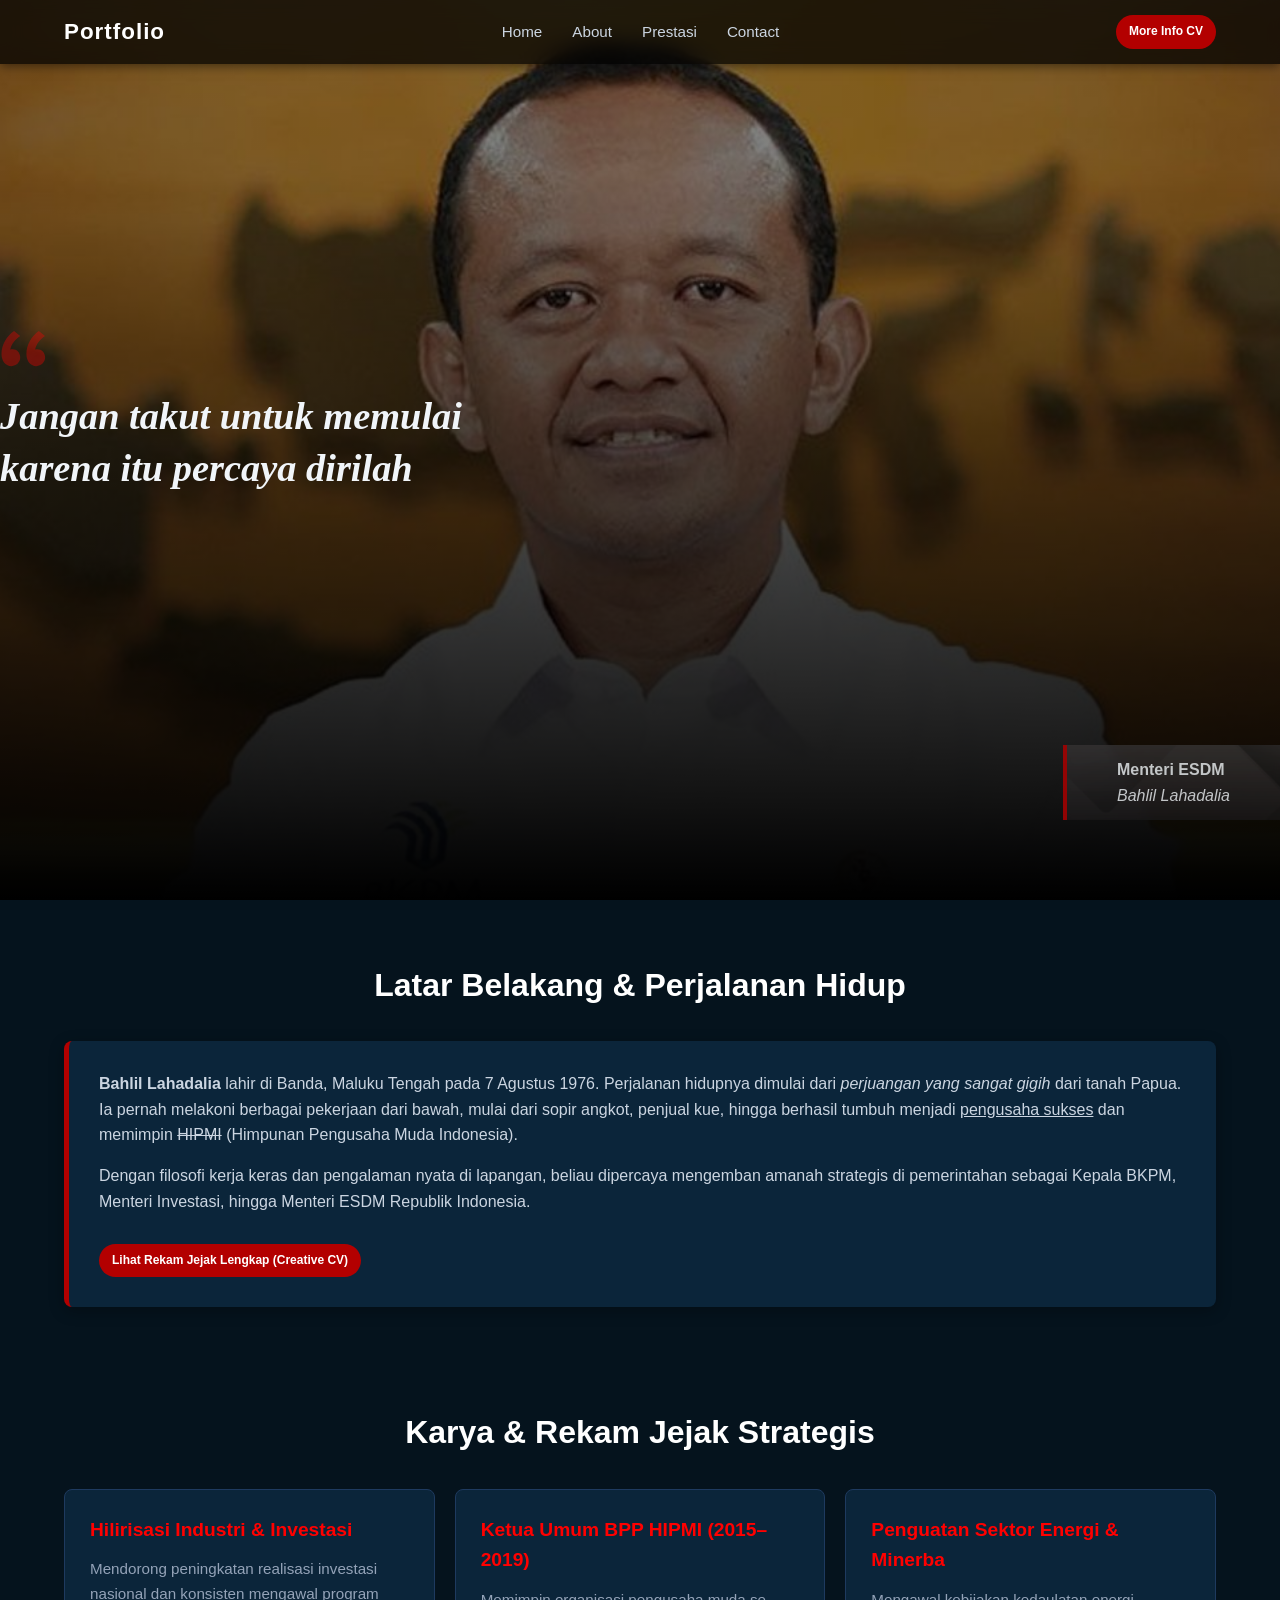
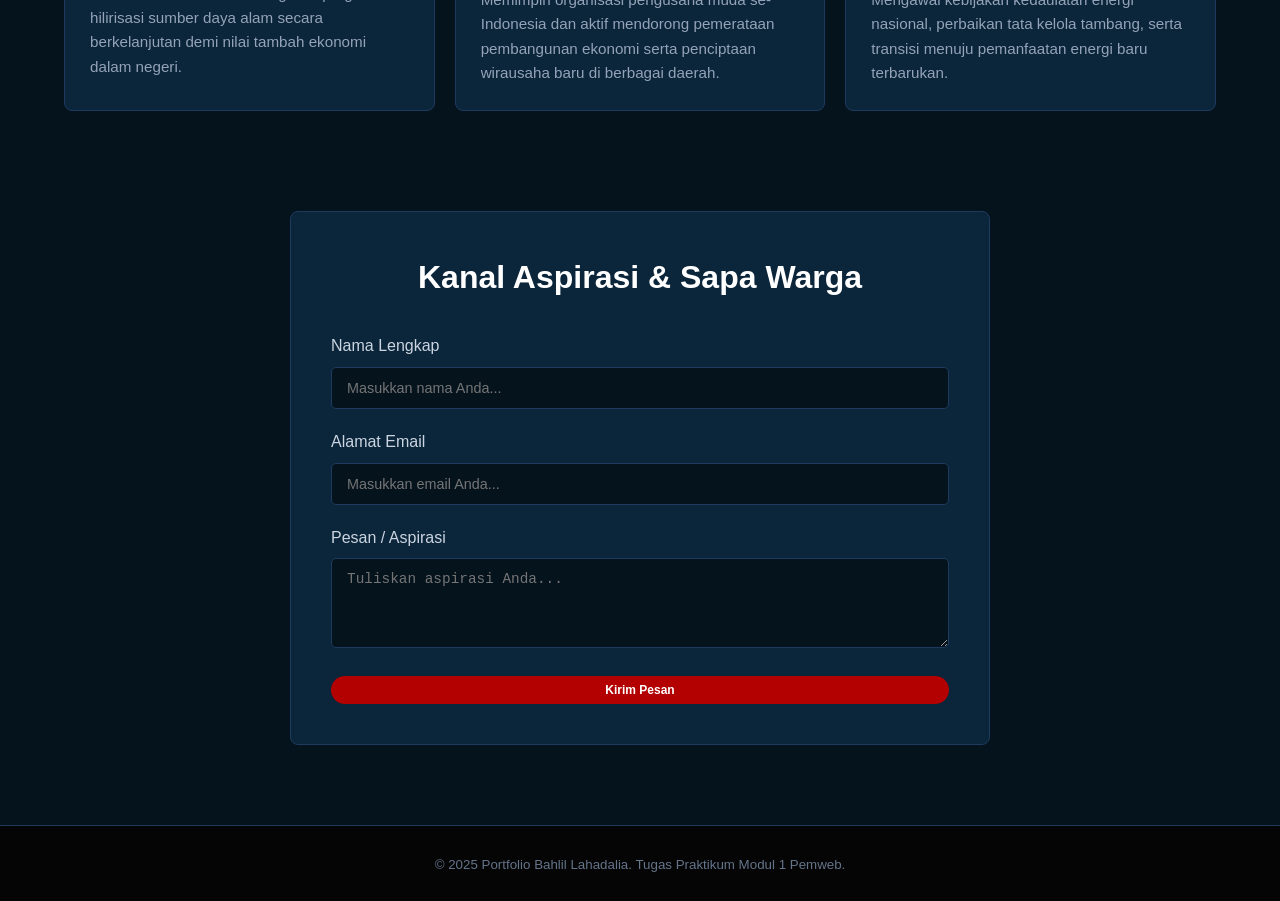
==== commit 007148ac: "comment" ====
--- a/index.html
+++ b/index.html
@@ -123,7 +123,7 @@
     <!-- Footer -->
     <footer>
         <div class="container footer-content">
-            <p><small>&copy; 2026 Portfolio Bahlil Lahadalia. Tugas Praktikum Modul 1 Pemweb.</small></p>
+            <p><small>&copy; 2025 Portfolio Bahlil Lahadalia. Tugas Praktikum Modul 1 Pemweb.</small></p>
         </div>
     </footer>
 </body>
--- a/style.css
+++ b/style.css
@@ -10,7 +10,7 @@
   font-family: "Helvetica Neue", Helvetica, Arial, sans-serif;
   color: #f1f5f9;
   line-height: 1.6;
-  background-color: #05131d; /* Midnight Dark */
+  background-color: #05131d; 
 }
 
 .container {
@@ -144,7 +144,7 @@
   align-items: flex-end;
   width: 100%;
   min-height: 100vh;
-  padding: 0 0 80px; /* tambah padding-bottom biar jabatan-box gak mepet banget ke bawah */
+  padding: 0 0 80px; 
 }
 
 .homeContent h1 {
@@ -278,7 +278,7 @@
 
 /* ==================== FOOTER ==================== */
 footer {
-  background-color: #000000;
+  background-color: #050505;
   padding: 25px 0;
   text-align: center;
   color: #64748b;
